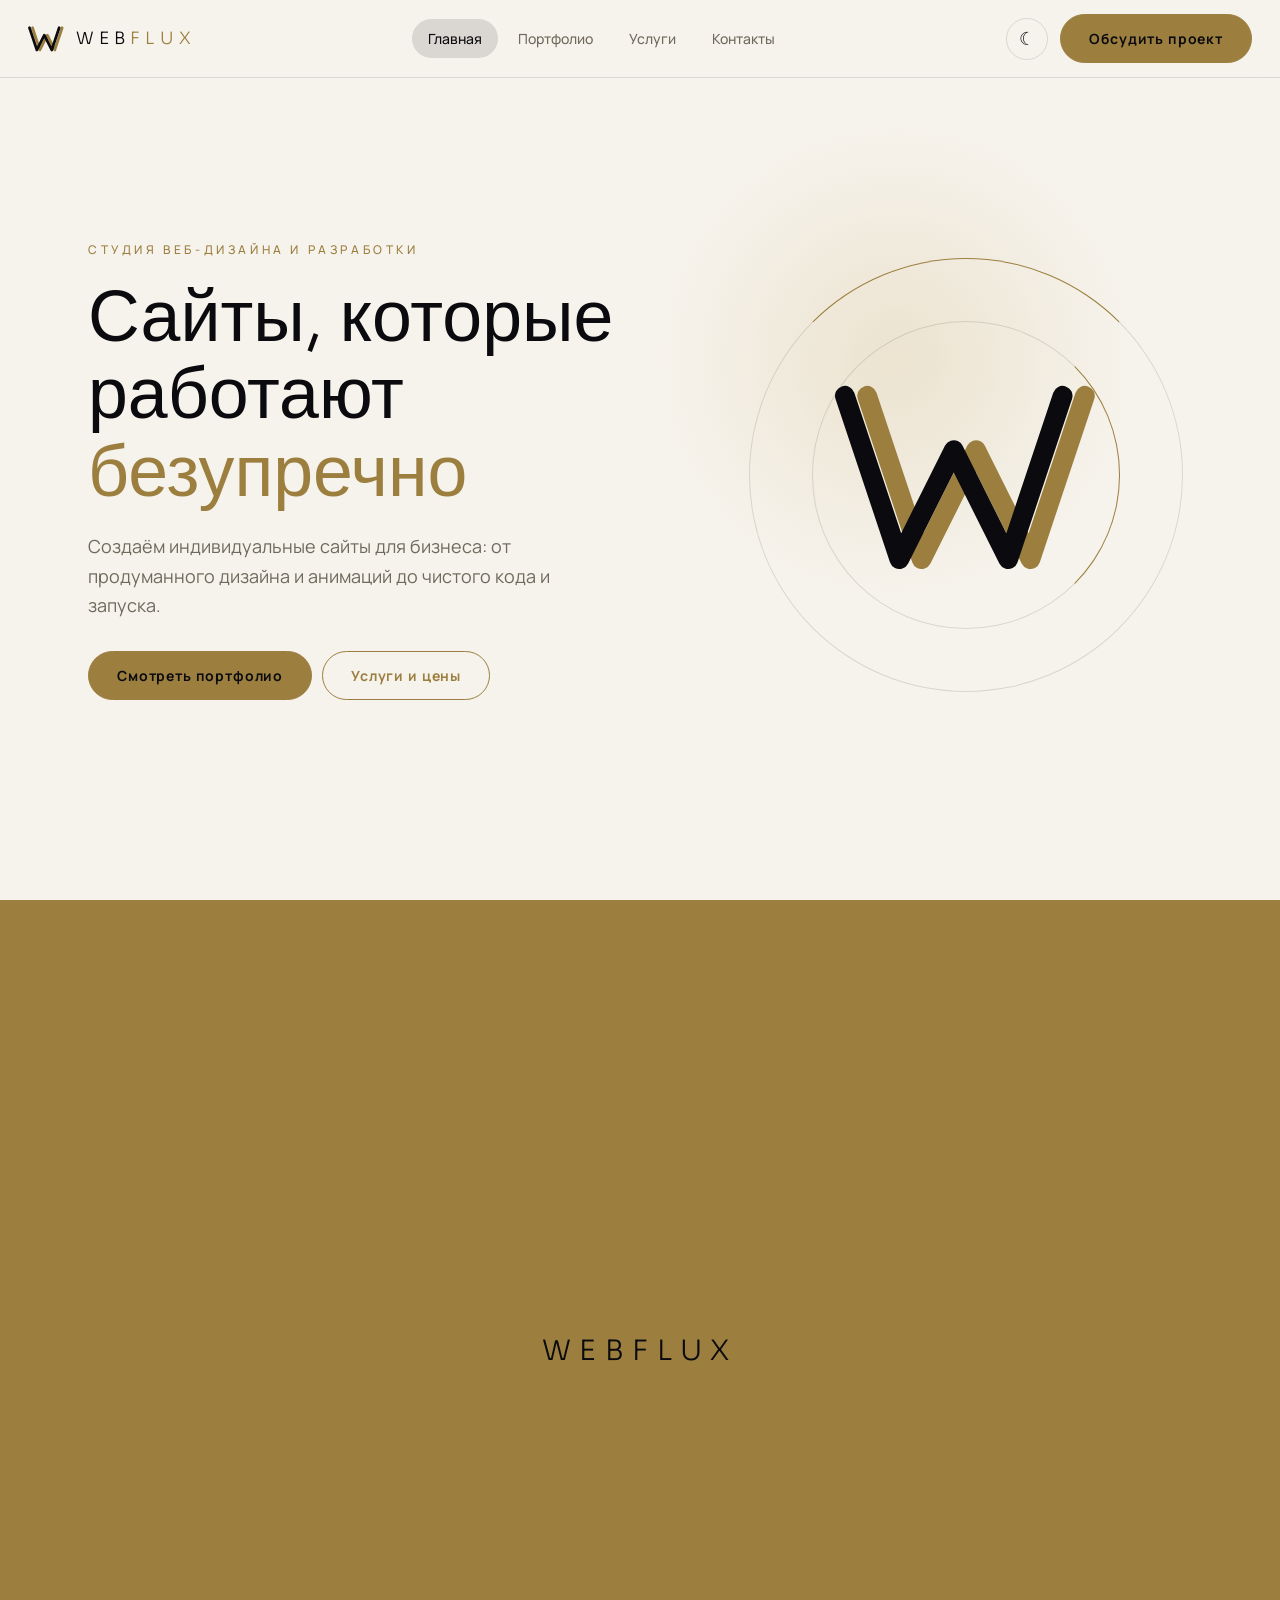
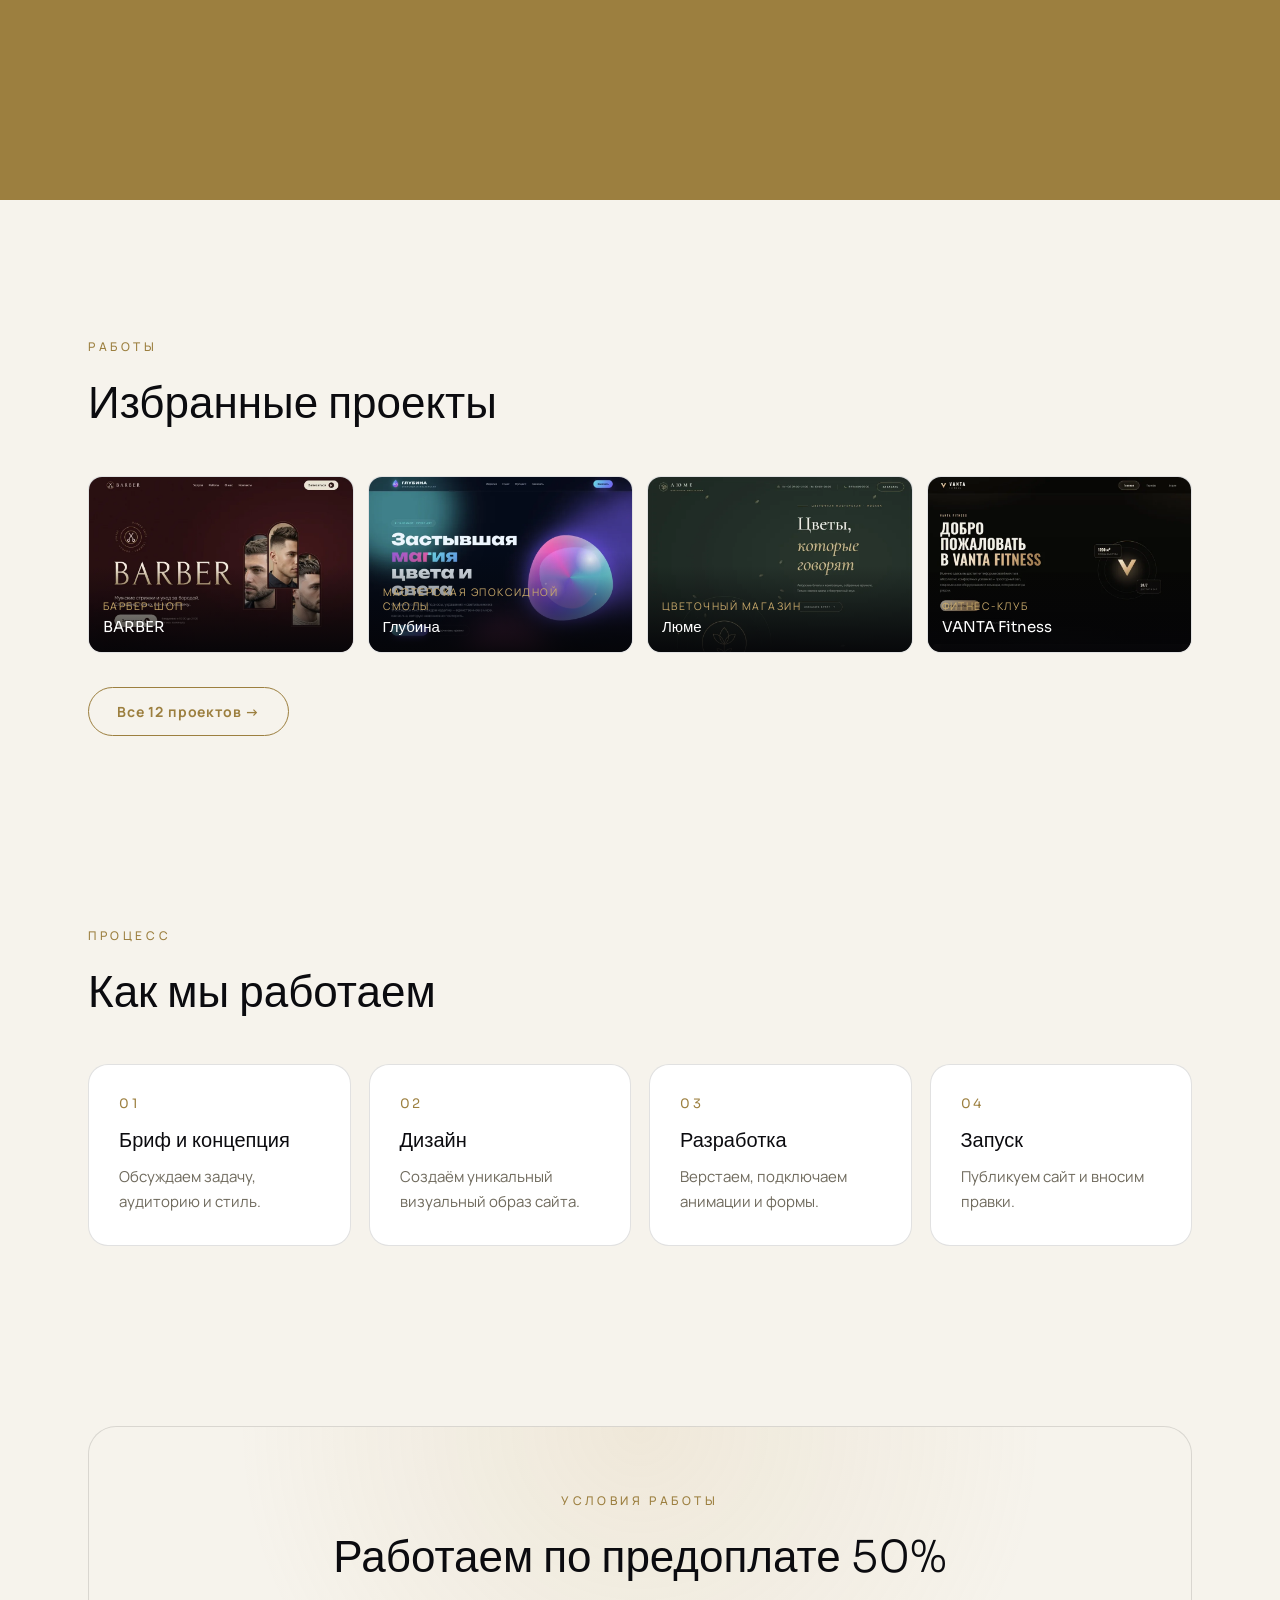
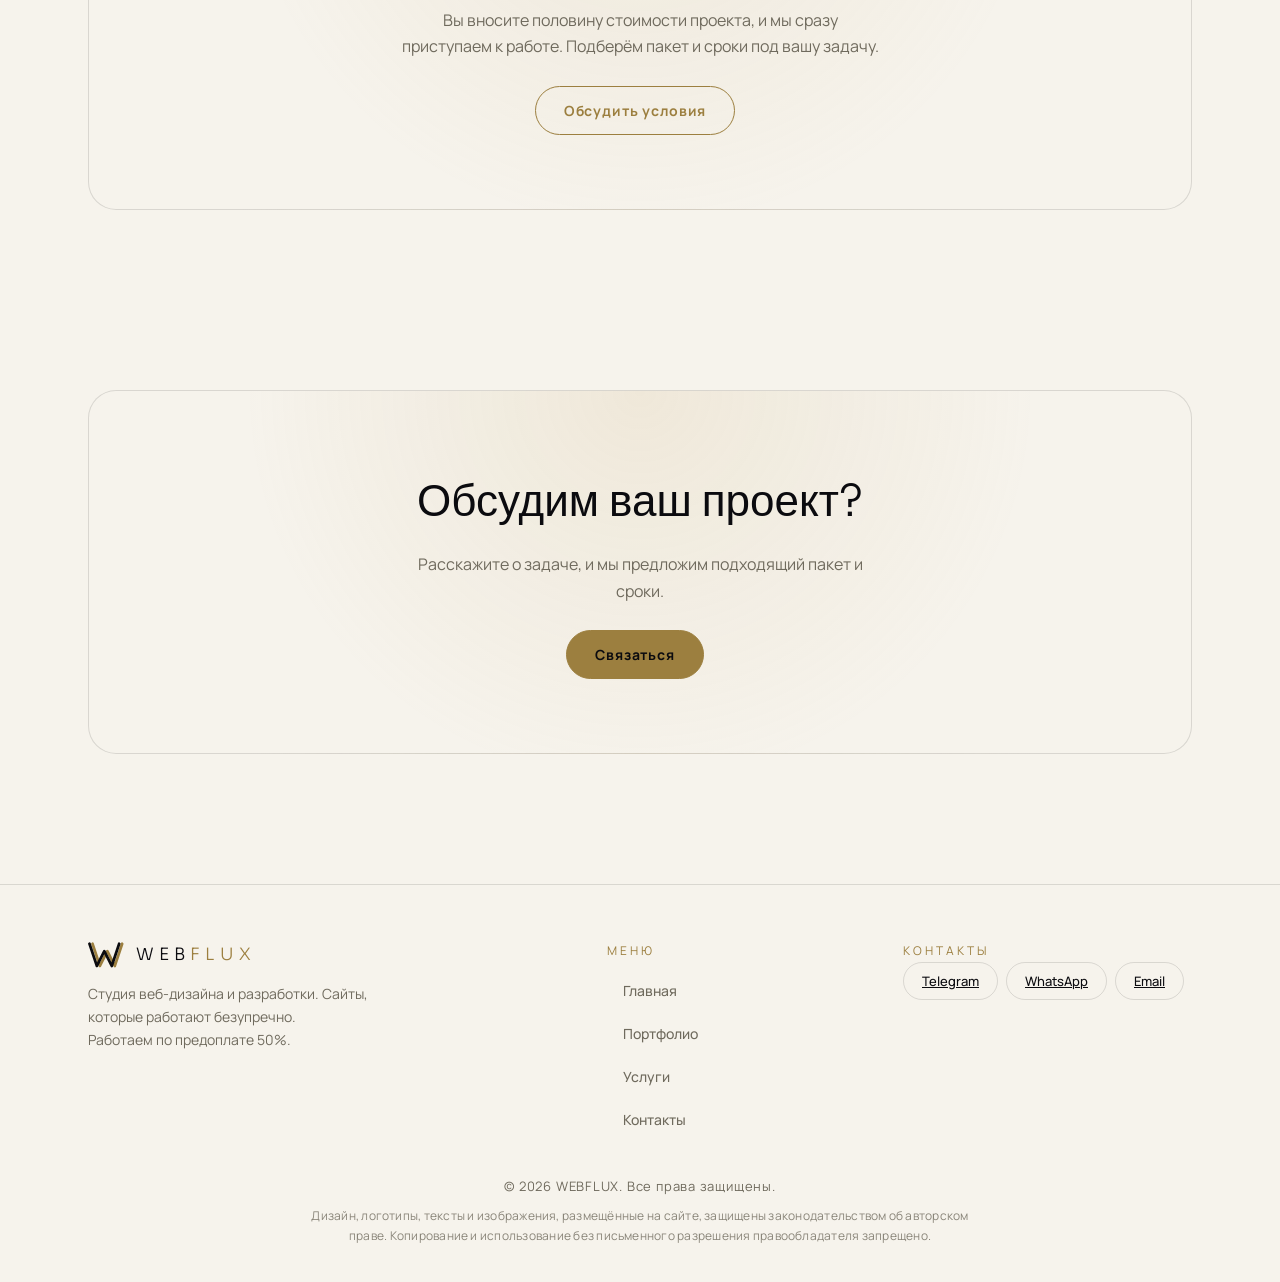
==== index.html @ 06852801 "Add files via upload" ====
<!DOCTYPE html>
<html lang="ru"><head><meta charset="utf-8">
<meta name="viewport" content="width=device-width, initial-scale=1, viewport-fit=cover">
<title>WEBFLUX — студия веб-дизайна и разработки сайтов</title>
<meta name="description" content="WEBFLUX — студия веб-дизайна и разработки: индивидуальные сайты для бизнеса с анимациями и адаптацией под мобильные. Пакеты от 15 000 ₽, предоплата 50%.">
<link rel="canonical" href="https://tonytest180.github.io/webflux/">
<meta name="robots" content="index, follow, max-image-preview:large">
<meta name="theme-color" content="#0B0B0F">
<!-- ===== ПРОВЕРОЧНЫЕ КОДЫ: раскомментируйте строку и вставьте свой код вместо текста в content ===== -->
<!-- <meta name="google-site-verification" content="ВАШ_КОД_GOOGLE_SEARCH_CONSOLE"> -->
<!-- <meta name="yandex-verification" content="ВАШ_КОД_ЯНДЕКС_ВЕБМАСТЕР"> -->
<meta property="og:type" content="website"><meta property="og:site_name" content="WEBFLUX"><meta property="og:locale" content="ru_RU">
<meta property="og:title" content="WEBFLUX — студия веб-дизайна и разработки сайтов"><meta property="og:description" content="WEBFLUX — студия веб-дизайна и разработки: индивидуальные сайты для бизнеса с анимациями и адаптацией под мобильные. Пакеты от 15 000 ₽, предоплата 50%."><meta property="og:url" content="https://tonytest180.github.io/webflux/">
<meta property="og:image" content="https://tonytest180.github.io/webflux/assets/img/og-image.jpg"><meta property="og:image:width" content="1200"><meta property="og:image:height" content="630"><meta property="og:image:alt" content="WEBFLUX — Сайты, которые работают безупречно">
<meta name="twitter:card" content="summary_large_image"><meta name="twitter:title" content="WEBFLUX — студия веб-дизайна и разработки сайтов"><meta name="twitter:description" content="WEBFLUX — студия веб-дизайна и разработки: индивидуальные сайты для бизнеса с анимациями и адаптацией под мобильные. Пакеты от 15 000 ₽, предоплата 50%."><meta name="twitter:image" content="https://tonytest180.github.io/webflux/assets/img/og-image.jpg">
<link rel="alternate" hreflang="ru" href="https://tonytest180.github.io/webflux/"><link rel="alternate" hreflang="x-default" href="https://tonytest180.github.io/webflux/">
<link rel="icon" href="assets/icons/favicon.svg" type="image/svg+xml"><link rel="icon" href="assets/icons/favicon-32.png" sizes="32x32" type="image/png">
<link rel="apple-touch-icon" href="assets/icons/apple-touch-icon.png"><link rel="manifest" href="site.webmanifest">
<link rel="preconnect" href="https://fonts.googleapis.com"><link rel="preconnect" href="https://fonts.gstatic.com" crossorigin>
<link href="https://fonts.googleapis.com/css2?family=Sora:wght@300;400;600&family=Manrope:wght@400;500;700&display=swap" rel="stylesheet">
<script>try{var t=localStorage.getItem('wf-theme');if(t)document.documentElement.dataset.theme=t;if(sessionStorage.getItem('wfnav'))document.documentElement.classList.add('nv')}catch(e){}</script>
<link rel="stylesheet" href="assets/css/style.css">
<noscript><style>.rv{opacity:1!important;transform:none!important}.veil{display:none}</style></noscript>
<script type="application/ld+json">{"@context":"https://schema.org","@graph":[{"@type":"Organization","@id":"https://tonytest180.github.io/webflux/#org","name":"WEBFLUX","url":"https://tonytest180.github.io/webflux/","logo":"https://tonytest180.github.io/webflux/assets/icons/icon-512.png","email":"webflux.official.01@gmail.com","sameAs":["https://t.me/webflux_official"],"description":"Студия веб-дизайна и разработки сайтов"},{"@type":"WebSite","@id":"https://tonytest180.github.io/webflux/#website","url":"https://tonytest180.github.io/webflux/","name":"WEBFLUX","inLanguage":"ru","publisher":{"@id":"https://tonytest180.github.io/webflux/#org"}}]}</script>
</head>
<body data-page="home">
<a class="skip" href="#main">Перейти к содержимому</a>
<svg width="0" height="0" style="position:absolute" aria-hidden="true"><symbol id="mk" viewBox="0 0 106 80"><g fill="none" stroke-linecap="round" stroke-linejoin="round" stroke-width="8"><path class="m2" d="M13 8L35 74L57 30L79 74L101 8"/><path class="m1" d="M4 8L26 74L48 30L70 74L92 8"/></g></symbol></svg>
<div class="veil" id="veil"><div class="wm">WEB<i>FLUX</i></div></div>
<header><a class="logo" href="./"><svg width="36" height="27"><use href="#mk"/></svg><span class="wm">WEB<i>FLUX</i></span></a>
<nav><a href="./" class="on" aria-current="page">Главная</a><a href="portfolio/">Портфолио</a><a href="services/">Услуги</a><a href="contacts/">Контакты</a></nav>
<div class="hr"><button class="tg" id="tg" aria-label="Сменить тему"></button><a class="btn b1" href="contacts/" style="margin:0">Обсудить проект</a></div></header>
<main id="main" class="page on">
<div class="hero" id="hero"><div class="wrap"><div>
<div class="eyebrow rv">Студия веб-дизайна и разработки</div>
<h1 class="rv">Сайты, которые работают <em>безупречно</em></h1>
<p class="lead rv">Создаём индивидуальные сайты для бизнеса: от продуманного дизайна и анимаций до чистого кода и запуска.</p>
<div class="rv"><a class="btn b1" href="portfolio/">Смотреть портфолио</a><a class="btn b2" href="services/">Услуги и цены</a></div></div>
<div class="art rv"><div class="ring r1"></div><div class="ring r2"></div>
<svg viewBox="0 0 106 80" fill="none" stroke-width="8" stroke-linecap="round" stroke-linejoin="round"><path class="dr m2" pathLength="1" d="M13 8L35 74L57 30L79 74L101 8"/><path class="dr m1" pathLength="1" d="M4 8L26 74L48 30L70 74L92 8"/></svg></div></div></div>
<div class="mq" aria-hidden="true"><div>Интернет-магазины ✦ Лэндинги ✦ Сайты-визитки ✦ Корпоративные сайты ✦ Дизайн ✦ Анимации ✦ Интернет-магазины ✦ Лэндинги ✦ Сайты-визитки ✦ Корпоративные сайты ✦ Дизайн ✦ Анимации ✦ </div></div>
<section class="stats"><div class="wrap"><div class="rv"><b>12</b><span>проектов в портфолио</span></div><div class="rv"><b>3</b><span>пакета веб-разработки</span></div><div class="rv"><b>от 15 000 ₽</b><span>стоимость запуска сайта</span></div><div class="rv"><b>50%</b><span>предоплата, и мы приступаем к работе</span></div></div></section>
<section><div class="wrap"><div class="eyebrow rv">Почему WEBFLUX</div><h2 class="rv">Дизайн и разработка в одних руках</h2>
<div class="g3"><div class="card rv"><div class="n">01</div><h3>Индивидуальный дизайн</h3><p>Каждый сайт рисуем под бизнес и аудиторию клиента, без шаблонов.</p></div>
<div class="card rv"><div class="n">02</div><h3>Анимации и интерактив</h3><p>Плавные переходы и живые элементы, которые удерживают внимание и ведут к заявке.</p></div>
<div class="card rv"><div class="n">03</div><h3>Запуск и поддержка</h3><p>Публикуем сайт и остаёмся рядом: обновляем контент и дорабатываем проект.</p></div></div></div></section>
<section><div class="wrap"><div class="eyebrow rv">Работы</div><h2 class="rv">Избранные проекты</h2><div class="mini" id="mini"><a class="tile rv" href="https://tonytest180.github.io/barbershop/" target="_blank" rel="noopener"><img src="assets/img/site-barber.webp" width="900" height="600" loading="lazy" decoding="async" alt="Сайт: Барбер-шоп BARBER — работа студии WEBFLUX"><div class="cap"><div><small>Барбер-шоп</small><b>BARBER</b></div><span>↗</span></div></a><a class="tile rv" href="https://tonytest180.github.io/glubina/" target="_blank" rel="noopener"><img src="assets/img/site-glubina-epoxy.webp" width="900" height="600" loading="lazy" decoding="async" alt="Сайт: Мастерская эпоксидной смолы Глубина — работа студии WEBFLUX"><div class="cap"><div><small>Мастерская эпоксидной смолы</small><b>Глубина</b></div><span>↗</span></div></a><a class="tile rv" href="https://tonytest180.github.io/flowers-lume/" target="_blank" rel="noopener"><img src="assets/img/site-lume-flowers.webp" width="900" height="600" loading="lazy" decoding="async" alt="Сайт: Цветочный магазин Люме — работа студии WEBFLUX"><div class="cap"><div><small>Цветочный магазин</small><b>Люме</b></div><span>↗</span></div></a><a class="tile rv" href="https://tonytest180.github.io/testsite/" target="_blank" rel="noopener"><img src="assets/img/site-vanta-fitness.webp" width="900" height="600" loading="lazy" decoding="async" alt="Сайт: Фитнес-клуб VANTA Fitness — работа студии WEBFLUX"><div class="cap"><div><small>Фитнес-клуб</small><b>VANTA Fitness</b></div><span>↗</span></div></a></div><a class="btn b2 rv" href="portfolio/">Все 12 проектов →</a></div></section>
<section><div class="wrap"><div class="eyebrow rv">Процесс</div><h2 class="rv">Как мы работаем</h2>
<div class="g3"><div class="card rv"><div class="n">01</div><h3>Бриф и концепция</h3><p>Обсуждаем задачу, аудиторию и стиль.</p></div><div class="card rv"><div class="n">02</div><h3>Дизайн</h3><p>Создаём уникальный визуальный образ сайта.</p></div><div class="card rv"><div class="n">03</div><h3>Разработка</h3><p>Верстаем, подключаем анимации и формы.</p></div><div class="card rv"><div class="n">04</div><h3>Запуск</h3><p>Публикуем сайт и вносим правки.</p></div></div></div></section>
<section><div class="wrap"><div class="cta rv"><div class="eyebrow">Условия работы</div><h2>Работаем по предоплате 50%</h2><p>Вы вносите половину стоимости проекта, и мы сразу приступаем к работе. Подберём пакет и сроки под вашу задачу.</p><a class="btn b2" href="contacts/">Обсудить условия</a></div></div></section>
<section><div class="wrap"><div class="cta rv"><h2>Обсудим ваш проект?</h2><p>Расскажите о задаче, и мы предложим подходящий пакет и сроки.</p><a class="btn b1" href="contacts/">Связаться</a></div></div></section>
</main>
<footer><div class="wrap"><div class="fg"><div><a class="logo" href="./"><svg width="36" height="27"><use href="#mk"/></svg><span class="wm">WEB<i>FLUX</i></span></a><p>Студия веб-дизайна и разработки. Сайты, которые работают безупречно.<br>Работаем по предоплате 50%.</p></div>
<nav class="fn"><div class="fh">МЕНЮ</div><a href="./">Главная</a><a href="portfolio/">Портфолио</a><a href="services/">Услуги</a><a href="contacts/">Контакты</a></nav>
<div><div class="fh">КОНТАКТЫ</div><a class="pill" href="https://t.me/webflux_official" target="_blank" rel="noopener">Telegram</a><a class="pill" href="contacts/">WhatsApp</a><a class="pill" href="mailto:webflux.official.01@gmail.com">Email</a></div></div>
<div class="cp">© 2026 WEBFLUX. Все права защищены.<span>Дизайн, логотипы, тексты и изображения, размещённые на сайте, защищены законодательством об авторском праве. Копирование и использование без письменного разрешения правообладателя запрещено.</span></div></div></footer>
<div class="lb" id="lb"><button class="x" aria-label="Закрыть">✕</button><button class="lb-n" data-n="-1" aria-label="Назад">←</button><img id="lbi" alt=""><p id="lbc"></p><button class="lb-n" data-n="1" aria-label="Вперёд">→</button></div>
<script src="assets/js/main.js" defer></script>
</body></html>
---- assets/css/style.css ----
:root{--bg:#0B0B0F;--bg2:#14141A;--fg:#F5F1E8;--mut:#9A9588;--gold:#C8A96B;--line:rgba(245,241,232,.1);--glass:rgba(11,11,15,.72);box-sizing:border-box;padding-top:env(safe-area-inset-top,0px);padding-bottom:env(safe-area-inset-bottom,0px)}
@media(prefers-color-scheme:light){:root:not([data-theme="dark"]){--bg:#F6F3EC;--bg2:#FFFFFF;--fg:#0B0B0F;--mut:#6F6A5D;--gold:#9C7F3F;--line:rgba(11,11,15,.12);--glass:rgba(246,243,236,.78)}}
:root[data-theme="light"]{--bg:#F6F3EC;--bg2:#FFFFFF;--fg:#0B0B0F;--mut:#6F6A5D;--gold:#9C7F3F;--line:rgba(11,11,15,.12);--glass:rgba(246,243,236,.78)}
html{scroll-padding-top:env(safe-area-inset-top,0px)}*{box-sizing:border-box}
body{margin:0;background:var(--bg);color:var(--fg);font:400 16px/1.65 Manrope,system-ui,sans-serif;overflow-x:hidden}
body::before{content:"";position:fixed;inset:0 0 auto;height:env(safe-area-inset-top,0px);background:var(--glass);backdrop-filter:blur(14px);z-index:60}
header{position:fixed;top:0;left:0;right:0;z-index:50;padding:calc(14px + env(safe-area-inset-top,0px)) 28px 14px;display:flex;align-items:center;justify-content:space-between;background:var(--glass);backdrop-filter:blur(14px);border-bottom:1px solid var(--line)}
.logo{display:flex;align-items:center;gap:12px;color:var(--fg);text-decoration:none}
.m1{stroke:var(--fg)}.m2{stroke:var(--gold)}
.wm{font:300 17px Sora,sans-serif;letter-spacing:.3em}.wm i{font-style:normal;color:var(--gold)}
nav{display:flex;gap:4px}nav a{padding:8px 16px;border-radius:99px;color:var(--mut);text-decoration:none;font-size:14px;font-weight:500;transition:.3s}nav a:hover,nav a.on{color:var(--fg);background:var(--line)}
.btn{display:inline-flex;align-items:center;gap:8px;padding:14px 28px;border-radius:99px;font:700 14px Manrope,sans-serif;letter-spacing:.06em;border:1px solid var(--gold);cursor:pointer;text-decoration:none;transition:.35s;margin:0 10px 10px 0}
.b1{background:var(--gold);color:#0B0B0F}.b1:hover{transform:translateY(-3px);box-shadow:0 12px 32px -8px var(--gold)}
.b2{background:none;color:var(--gold)}.b2:hover{background:var(--gold);color:#0B0B0F}
.page{display:none}.page.on{display:block}
.wrap{max-width:1160px;margin:0 auto;padding:0 28px}
h1,h2,h3{font-family:Sora,sans-serif;font-weight:300;margin:0}
h2{font-size:clamp(28px,4vw,44px);margin:10px 0 36px}
.eyebrow{color:var(--gold);letter-spacing:.3em;font-size:12px;font-weight:500;text-transform:uppercase}
section{padding:90px 0}
.hero{min-height:100dvh;display:flex;align-items:center;padding:110px 0 60px;position:relative;overflow:hidden}
.hero::before{content:"";position:absolute;inset:0;background:radial-gradient(circle 340px at var(--mx,70%) var(--my,40%),rgba(200,169,107,.22),transparent 70%);pointer-events:none}
.hero .wrap{display:grid;grid-template-columns:1.15fr .85fr;gap:40px;align-items:center;position:relative;width:100%}
.hero h1{font-size:clamp(36px,5.6vw,72px);line-height:1.08;margin:18px 0 22px}.hero em{font-style:normal;color:var(--gold)}
.lead{color:var(--mut);font-size:18px;max-width:520px;margin:0 0 30px}
.art{position:relative;aspect-ratio:1;display:grid;place-items:center}
.ring{position:absolute;border-radius:50%;border:1px solid var(--line)}.r1{inset:2%;border-top-color:var(--gold);animation:spin 40s linear infinite}.r2{inset:16%;border-right-color:var(--gold);animation:spin 26s linear infinite reverse}
@keyframes spin{to{transform:rotate(360deg)}}
.art svg{width:58%;overflow:visible;animation:fl 6s ease-in-out infinite}@keyframes fl{50%{transform:translateY(-14px)}}
.dr{stroke-dasharray:1 1;stroke-dashoffset:1;animation:dr 2.2s .3s cubic-bezier(.6,0,.2,1) forwards}@keyframes dr{to{stroke-dashoffset:0}}
.mq{overflow:hidden;border-block:1px solid var(--line);padding:20px 0;white-space:nowrap}.mq div{display:inline-block;animation:mq 34s linear infinite;font:300 22px Sora,sans-serif;color:var(--mut);letter-spacing:.2em}@keyframes mq{to{transform:translateX(-50%)}}
.stats .wrap{display:grid;grid-template-columns:repeat(auto-fit,minmax(200px,1fr));gap:24px;text-align:center}.stats b{font:300 clamp(38px,5vw,58px) Sora,sans-serif;color:var(--gold);display:block}.stats span{color:var(--mut);font-size:14px}
.g3{display:grid;grid-template-columns:repeat(auto-fit,minmax(250px,1fr));gap:18px}
.card{background:var(--bg2);border:1px solid var(--line);border-radius:20px;padding:30px;transition:transform .4s,border-color .4s}.card:hover{transform:translateY(-6px);border-color:var(--gold)}
.card h3{font-size:20px;margin:12px 0 8px}.card p{color:var(--mut);margin:0;font-size:15px}.n{font:400 13px Sora,sans-serif;color:var(--gold);letter-spacing:.2em}
.tile{position:relative;overflow:hidden;border-radius:14px;display:block;background:var(--bg2);border:1px solid var(--line);color:#fff;text-decoration:none}
.tile img{width:100%;height:100%;object-fit:cover;object-position:top;display:block;transition:transform .9s cubic-bezier(.2,.7,.2,1)}.tile:hover img{transform:scale(1.07)}
.cap{position:absolute;inset:auto 0 0;padding:34px 14px 12px;background:linear-gradient(transparent,rgba(5,5,8,.92));display:flex;justify-content:space-between;align-items:flex-end;gap:8px}
.cap small{display:block;font-size:10.5px;letter-spacing:.14em;text-transform:uppercase;color:#C8A96B;line-height:1.3}.cap b{font:400 15px/1.25 Sora,sans-serif}
.cap span{color:#C8A96B;opacity:0;transform:translate(-6px,6px);transition:.4s}.tile:hover .cap span{opacity:1;transform:none}
.mini{display:grid;grid-template-columns:repeat(4,1fr);gap:14px;margin-bottom:34px}.mini .tile{aspect-ratio:3/2}
.pf{max-width:1320px;margin:0 auto;padding:118px 36px 44px}
.pf .hd{display:flex;align-items:flex-end;justify-content:space-between;flex-wrap:wrap;gap:10px 24px;padding:0 0 30px}.pf h1{font-size:clamp(30px,3.6vw,48px);margin-top:10px}.pf .hd p{margin:0;color:var(--mut);font-size:15px}
.pg,.lg,.bn{display:grid;grid-template-columns:repeat(4,1fr);gap:24px}.pg .tile{aspect-ratio:3/2}.lg .tile{aspect-ratio:1}.bn .tile{aspect-ratio:1/1.414}.lg img,.bn img{object-position:center top}
.tile{transition:box-shadow .5s,border-color .5s,transform .5s}.tile:hover{border-color:var(--gold);box-shadow:0 22px 50px -22px rgba(0,0,0,.7);transform:translateY(-4px)}
button.tile{padding:0;font:inherit;text-align:left;cursor:zoom-in}
.gd{max-width:1320px;margin:0 auto;padding:70px 36px 50px;border-top:1px solid var(--line)}.gd h2{margin:10px 0 40px}
.sh{display:flex;align-items:baseline;gap:14px;margin:0 0 24px}.sh h3{font-size:22px}.sh span{color:var(--mut);font-size:13px;letter-spacing:.15em}
.lb{position:fixed;inset:0;z-index:90;background:rgba(5,5,8,.95);display:none;flex-direction:column;align-items:center;justify-content:center;gap:14px;padding:calc(20px + env(safe-area-inset-top,0px)) 20px calc(20px + env(safe-area-inset-bottom,0px));cursor:zoom-out}
.lb.on{display:flex;animation:fi .35s}@keyframes fi{from{opacity:0}}
.lb img{max-width:100%;max-height:calc(100dvh - 110px);object-fit:contain;border-radius:8px;box-shadow:0 30px 80px rgba(0,0,0,.6)}
.lb p{margin:0;color:#F5F1E8;font:300 15px Sora,sans-serif;letter-spacing:.16em}
.lb button{position:absolute;background:rgba(245,241,232,.1);border:1px solid rgba(245,241,232,.25);color:#F5F1E8;width:48px;height:48px;border-radius:50%;font-size:20px;cursor:pointer;transition:.3s}.lb button:hover{background:#C8A96B;color:#0B0B0F}
.lb .x{top:calc(18px + env(safe-area-inset-top,0px));right:18px}.lb [data-n="-1"]{left:18px;top:50%}.lb [data-n="1"]{right:18px;top:50%}
.ct{display:block;color:inherit;text-decoration:none}.ct .ic{width:52px;height:52px;border-radius:50%;border:1px solid var(--gold);color:var(--gold);display:grid;place-items:center;font-size:22px;margin-bottom:18px}
.ct small{display:block;margin-top:14px;color:var(--gold);font-size:12px;letter-spacing:.14em;text-transform:uppercase}.ct.off{opacity:.6}
body{transition:background .4s,color .4s}.hr{display:flex;align-items:center;gap:12px}
.tg{width:42px;height:42px;border-radius:50%;border:1px solid var(--line);background:none;color:var(--fg);cursor:pointer;font-size:18px;line-height:1;transition:.35s}.tg:hover{border-color:var(--gold);color:var(--gold);transform:rotate(25deg)}
.ad{display:grid;grid-template-columns:repeat(auto-fit,minmax(min(100%,380px),1fr));gap:14px}
.ad div{display:flex;justify-content:space-between;align-items:center;gap:18px;background:var(--bg2);border:1px solid var(--line);border-radius:16px;padding:20px 24px;transition:transform .35s,border-color .35s}.ad div:hover{border-color:var(--gold);transform:translateX(5px)}
.ad span{font-size:15.5px}.ad b{font:400 19px Sora,sans-serif;color:var(--gold);white-space:nowrap}
.bc{display:grid;grid-template-columns:repeat(4,1fr);gap:24px}.bc .tile{aspect-ratio:7/4}.bc img{object-position:center}
.pc{display:grid;grid-template-columns:repeat(4,1fr);gap:24px;align-items:start}.pc img{height:auto}
.note{display:inline-block;border:1px solid var(--gold);border-radius:99px;padding:9px 20px;font-size:14px;margin:4px 0 6px}.note b{color:var(--gold)}
.cta .eyebrow{margin-bottom:10px}.hd2{font:400 17px Sora,sans-serif;color:var(--gold);margin:-2px 0 8px;word-break:break-all}
button.ct{font:inherit;color:inherit;text-align:left;width:100%;cursor:pointer}
.sv{padding-top:130px}.sv h1{font-size:clamp(34px,5vw,60px);margin:12px 0 18px}
.pk{display:flex;flex-direction:column;position:relative}.pr{font:300 40px Sora,sans-serif;margin:10px 0 2px}.pr small{font-size:15px;color:var(--mut)}
.old{font-size:13px;color:var(--mut);min-height:22px}.sb{margin:6px 0 4px;font-weight:500}
.pk ul{list-style:none;padding:0;margin:16px 0 26px;flex:1}.pk li{padding:8px 0 8px 28px;position:relative;font-size:14.5px;border-bottom:1px solid var(--line)}
.pk li::before{content:"";position:absolute;left:2px;top:14px;width:10px;height:6px;border-left:2px solid var(--gold);border-bottom:2px solid var(--gold);transform:rotate(-45deg)}
.hot{border-color:var(--gold);background:linear-gradient(160deg,rgba(200,169,107,.16),var(--bg2) 60%)}
.badge{position:absolute;top:-13px;left:30px;background:var(--gold);color:#0B0B0F;font:700 11px Manrope,sans-serif;letter-spacing:.12em;padding:5px 14px;border-radius:99px;text-transform:uppercase}
.cta{text-align:center;border:1px solid var(--line);border-radius:28px;padding:64px 24px;background:radial-gradient(circle at 50% 0,rgba(200,169,107,.14),transparent 60%)}
.cta h2{margin-bottom:14px}.cta p{color:var(--mut);margin:0 auto 26px;max-width:480px}
footer{border-top:1px solid var(--line);padding:56px 0 36px;margin-top:40px}.fg{display:flex;flex-wrap:wrap;justify-content:space-between;gap:30px}
footer p{color:var(--mut);max-width:330px;font-size:14px;margin:14px 0 0}.fn{display:flex;flex-direction:column;gap:4px}.fh{font-size:12px;letter-spacing:.25em;color:var(--gold);margin-bottom:6px}
.pill{background:none;border:1px solid var(--line);color:var(--fg);border-radius:99px;padding:9px 18px;font:500 13px Manrope,sans-serif;margin:0 8px 8px 0;cursor:pointer;transition:.3s}.pill:hover{border-color:var(--gold);color:var(--gold)}
.cp{color:var(--mut);font-size:13px;letter-spacing:.06em;line-height:1.7;margin-top:36px;text-align:center}.cp span{display:block;max-width:660px;margin:8px auto 0;font-size:12px;letter-spacing:.02em;opacity:.8}
.rv{opacity:0;transform:translateY(30px);transition:opacity .9s var(--d,0s),transform .9s cubic-bezier(.2,.7,.2,1) var(--d,0s)}.rv.in{opacity:1;transform:none}
.veil{position:fixed;inset:0;z-index:100;background:var(--gold);display:grid;place-items:center;transform:translateY(100%);pointer-events:none}
.veil.go{animation:vl 1.1s cubic-bezier(.77,0,.18,1) forwards;pointer-events:all}@keyframes vl{0%{transform:translateY(100%)}45%,55%{transform:translateY(0)}100%{transform:translateY(-100%)}}
.veil .wm{color:#0B0B0F;font-size:28px}.veil .wm i{color:#0B0B0F}
@media(max-width:860px){.hero .wrap{grid-template-columns:1fr}.art{max-width:280px;margin:0 auto;order:-1}.pf{padding:100px 18px 24px}.gd{padding:50px 18px 40px}.pg,.lg,.bn,.bc,.pc{grid-template-columns:repeat(2,1fr);gap:12px}.lb-n{display:none}.mini{grid-template-columns:repeat(2,1fr)}header .b1{display:none}nav a{padding:8px 10px}header{padding-left:16px;padding-right:16px}}
@media(max-width:560px){.wm{display:none}.fn{display:none}}
@media(prefers-reduced-motion:reduce){*{animation-duration:.01s!important;transition-duration:.01s!important}}

.skip{position:absolute;left:-9999px}.skip:focus{left:12px;top:12px;z-index:200;background:#C8A96B;color:#0B0B0F;padding:8px 14px;border-radius:8px}
.veil.go{animation:vi .5s cubic-bezier(.77,0,.18,1) forwards;pointer-events:all}@keyframes vi{from{transform:translateY(100%)}to{transform:translateY(0)}}
.veil.out{animation:vo .7s .15s cubic-bezier(.77,0,.18,1) forwards}@keyframes vo{from{transform:translateY(0)}to{transform:translateY(-100%)}}
.nv .veil{transform:translateY(0)}
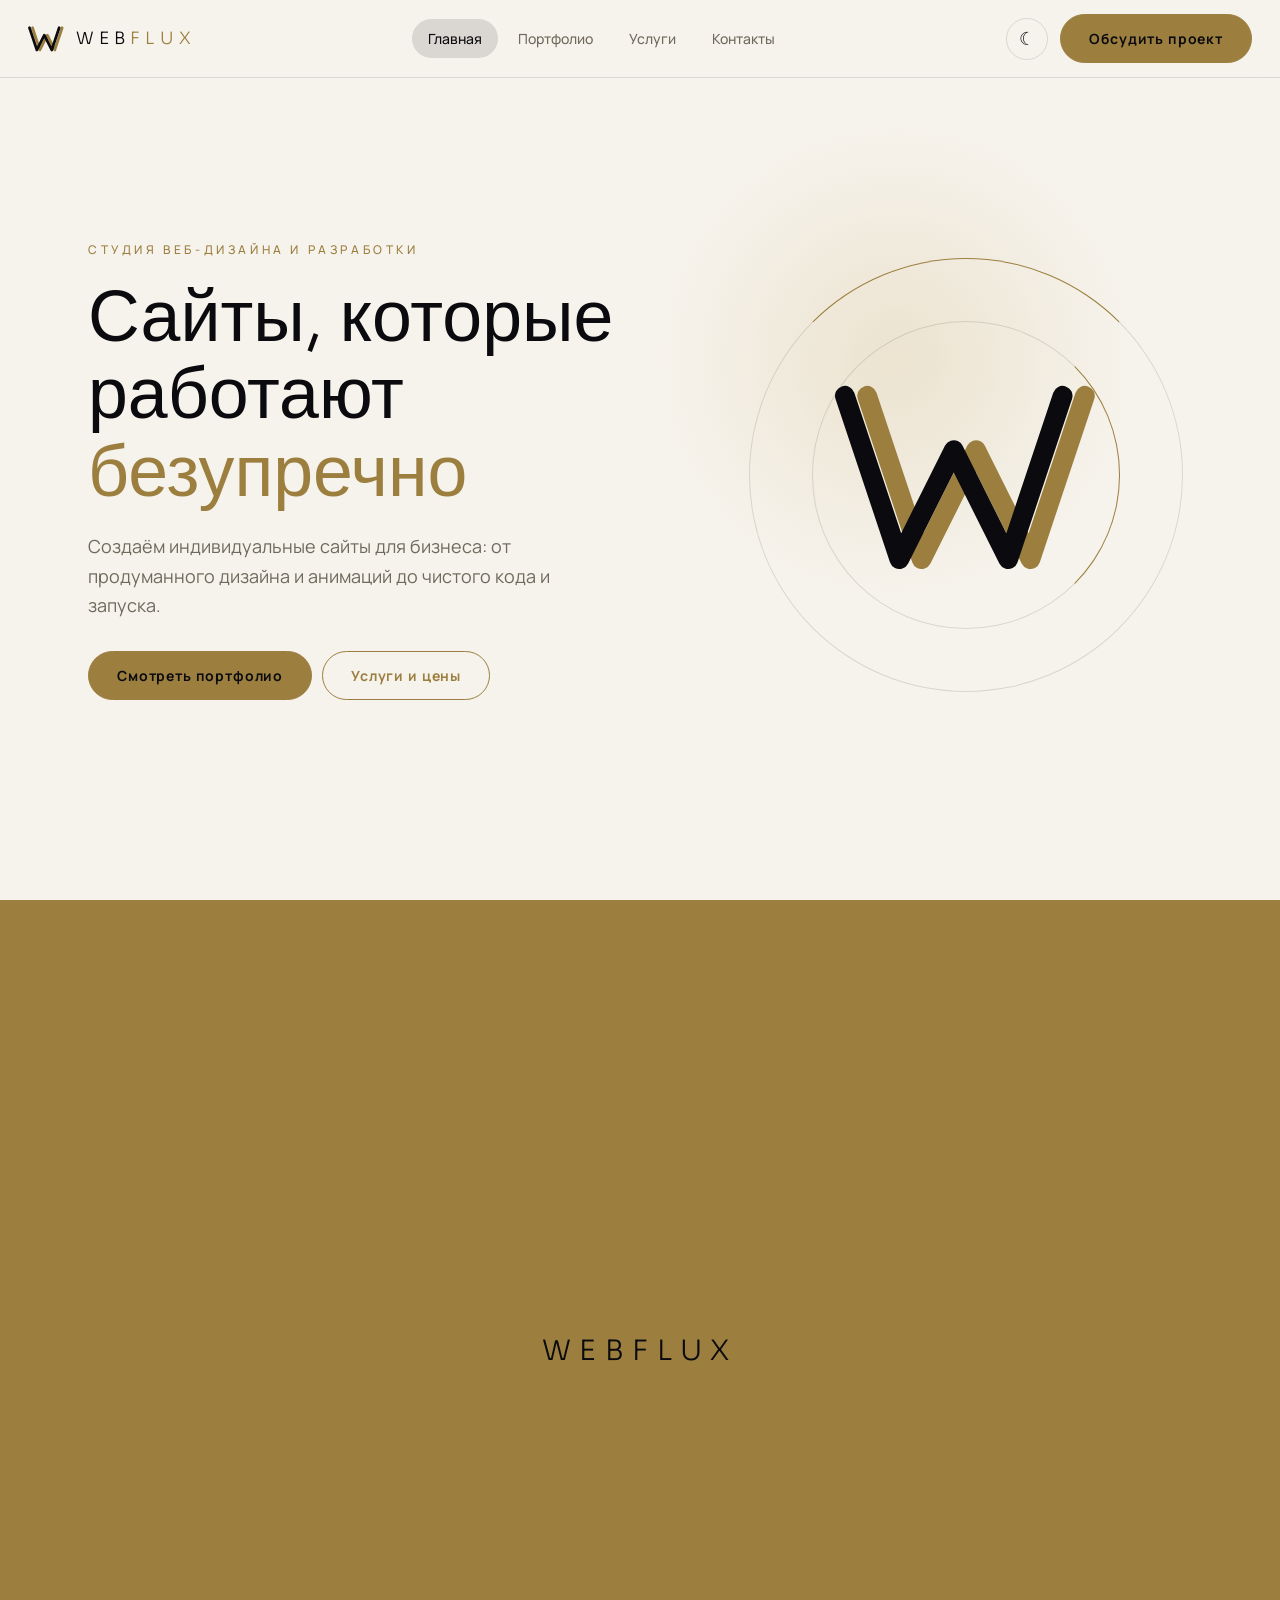
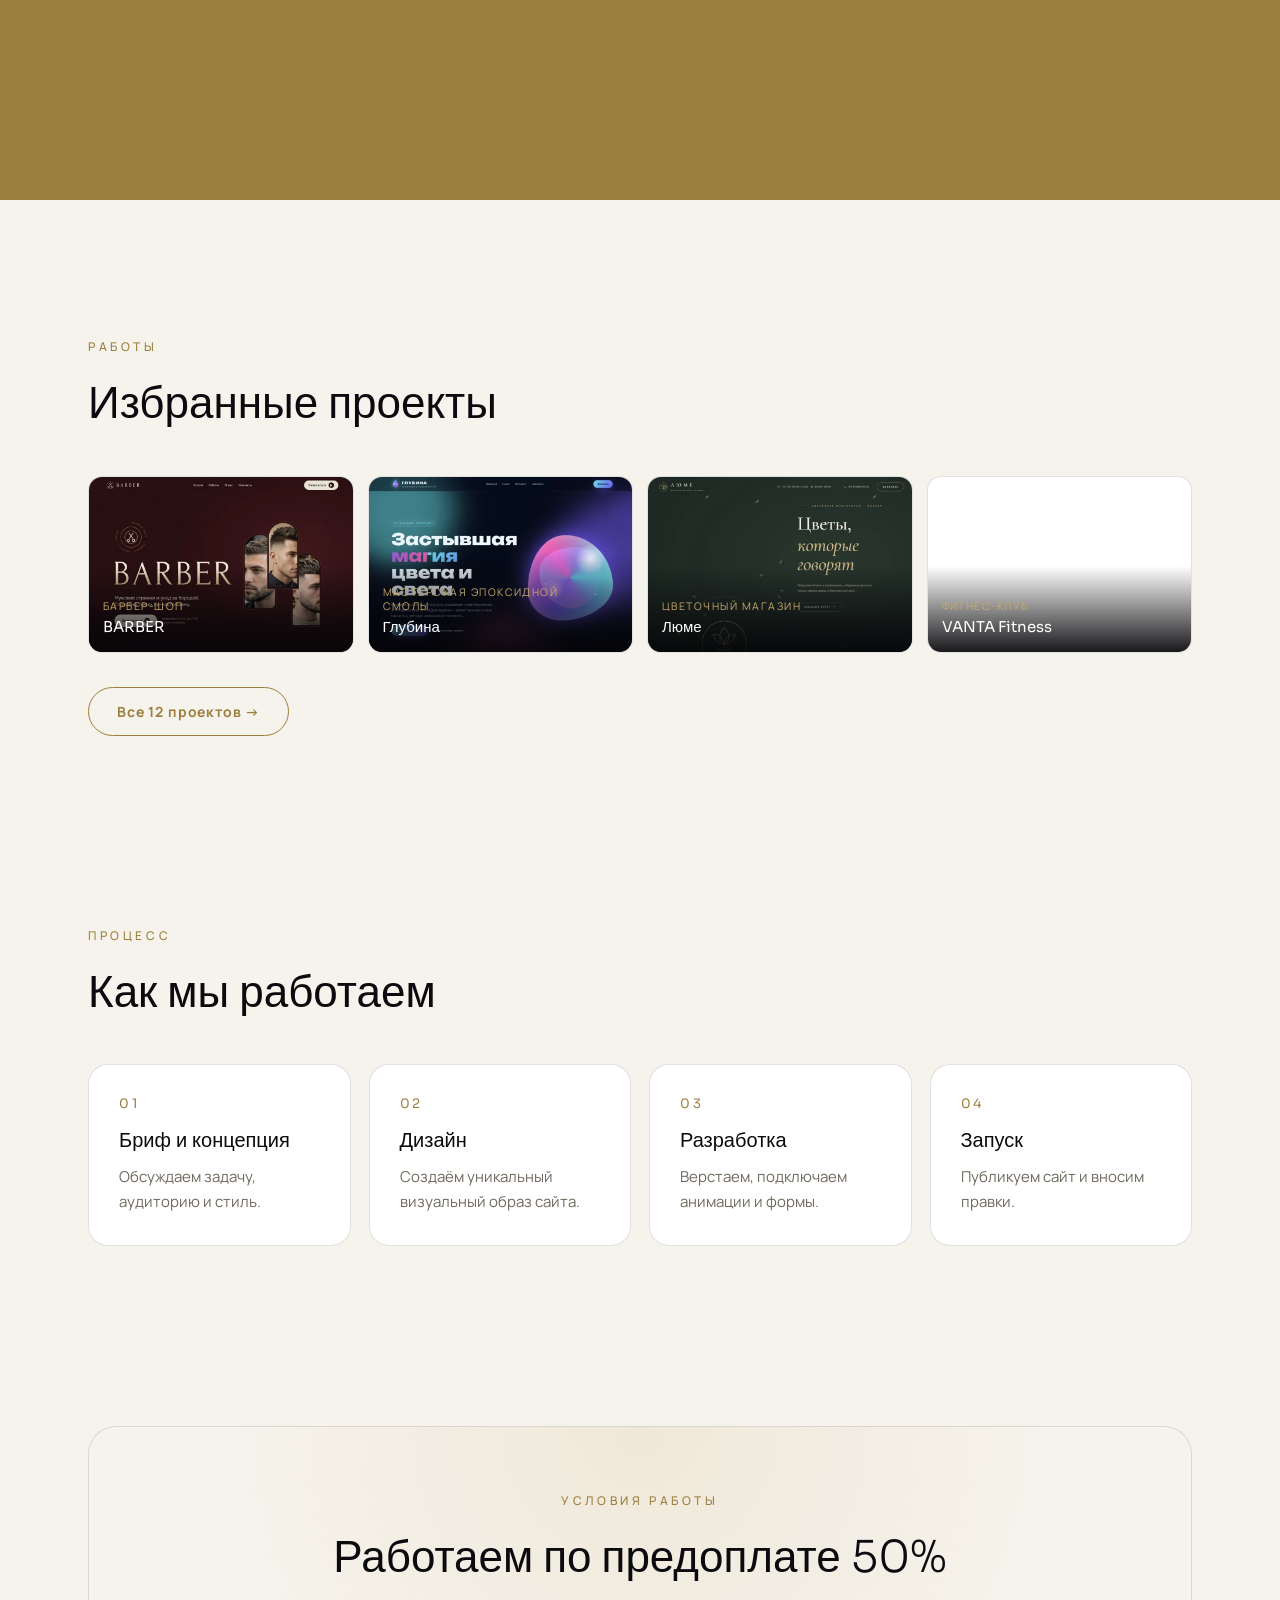
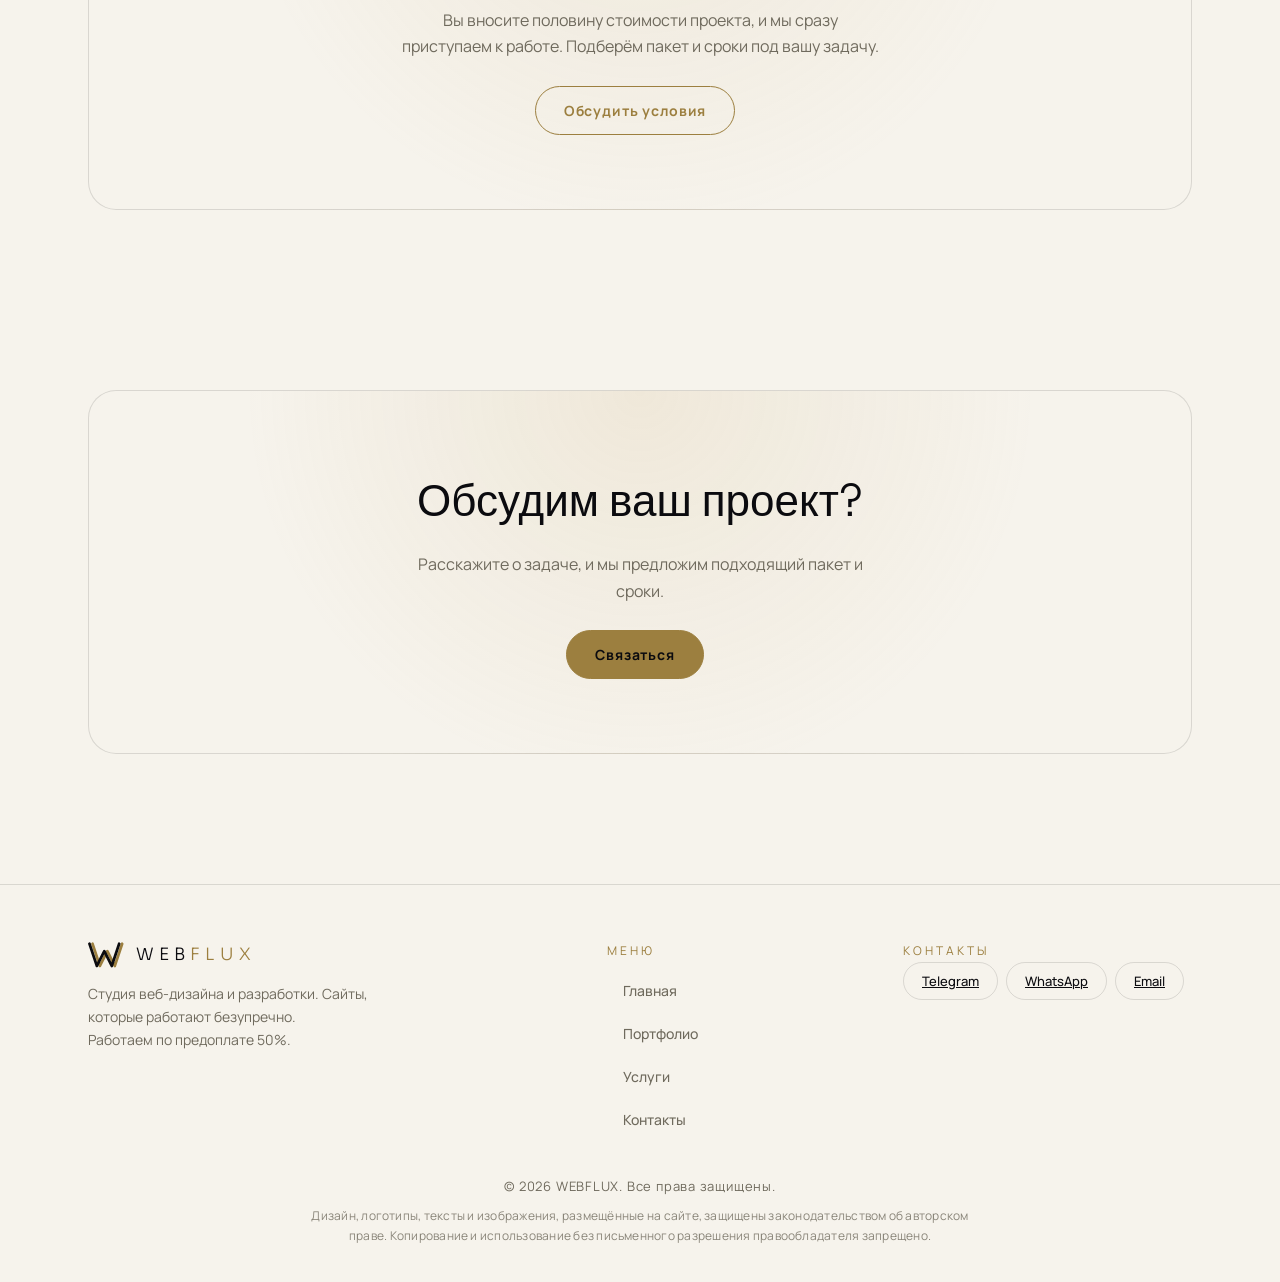
==== commit 68bd12b6: "Update index.html" ====
--- a/index.html
+++ b/index.html
@@ -8,7 +8,9 @@
 <meta name="theme-color" content="#0B0B0F">
 <!-- ===== ПРОВЕРОЧНЫЕ КОДЫ: раскомментируйте строку и вставьте свой код вместо текста в content ===== -->
 <!-- <meta name="google-site-verification" content="ВАШ_КОД_GOOGLE_SEARCH_CONSOLE"> -->
+<meta name="google-site-verification" content="PAHn3MaS_RYGCUPiN0k044RITCRIHitEqmN4FyCimmo" />
 <!-- <meta name="yandex-verification" content="ВАШ_КОД_ЯНДЕКС_ВЕБМАСТЕР"> -->
+<meta name="yandex-verification" content="a67c9df090e388f7" />
 <meta property="og:type" content="website"><meta property="og:site_name" content="WEBFLUX"><meta property="og:locale" content="ru_RU">
 <meta property="og:title" content="WEBFLUX — студия веб-дизайна и разработки сайтов"><meta property="og:description" content="WEBFLUX — студия веб-дизайна и разработки: индивидуальные сайты для бизнеса с анимациями и адаптацией под мобильные. Пакеты от 15 000 ₽, предоплата 50%."><meta property="og:url" content="https://tonytest180.github.io/webflux/">
 <meta property="og:image" content="https://tonytest180.github.io/webflux/assets/img/og-image.jpg"><meta property="og:image:width" content="1200"><meta property="og:image:height" content="630"><meta property="og:image:alt" content="WEBFLUX — Сайты, которые работают безупречно">
@@ -56,4 +58,4 @@
 <div class="cp">© 2026 WEBFLUX. Все права защищены.<span>Дизайн, логотипы, тексты и изображения, размещённые на сайте, защищены законодательством об авторском праве. Копирование и использование без письменного разрешения правообладателя запрещено.</span></div></div></footer>
 <div class="lb" id="lb"><button class="x" aria-label="Закрыть">✕</button><button class="lb-n" data-n="-1" aria-label="Назад">←</button><img id="lbi" alt=""><p id="lbc"></p><button class="lb-n" data-n="1" aria-label="Вперёд">→</button></div>
 <script src="assets/js/main.js" defer></script>
-</body></html>+</body></html>
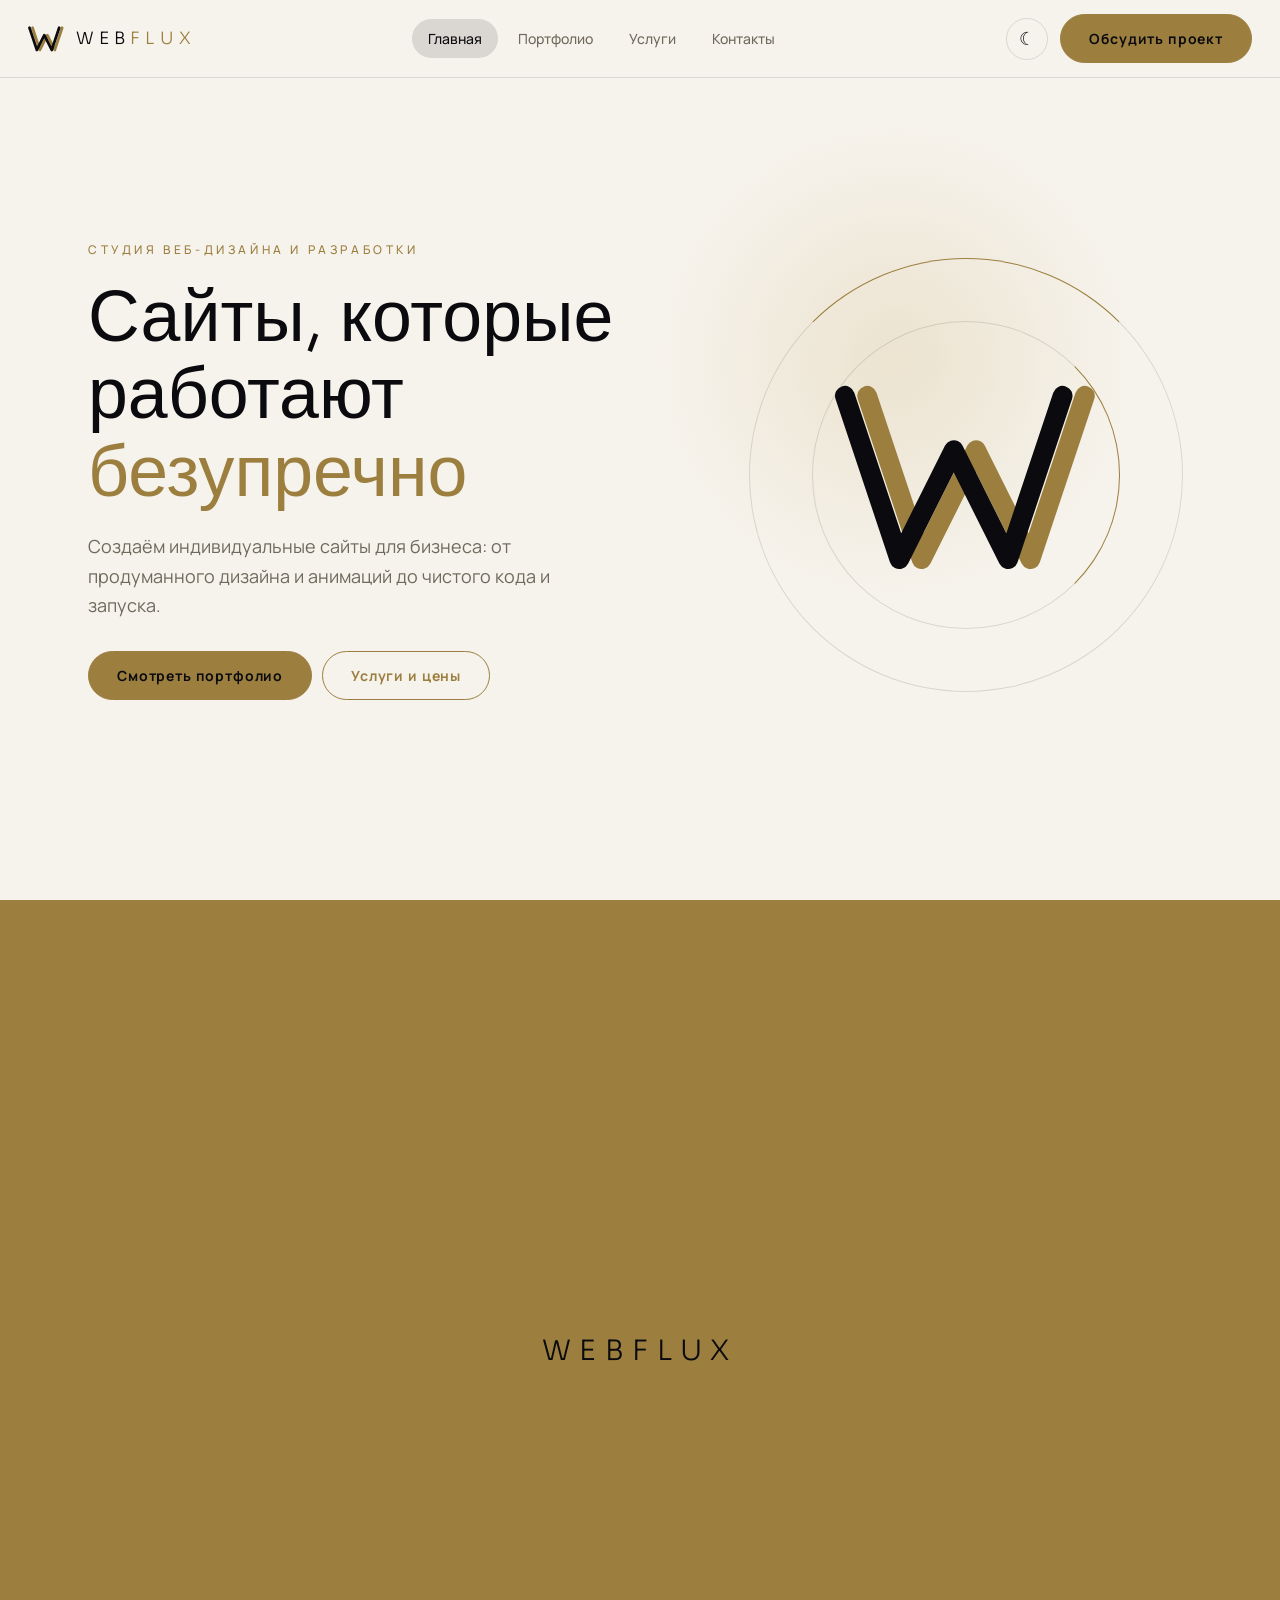
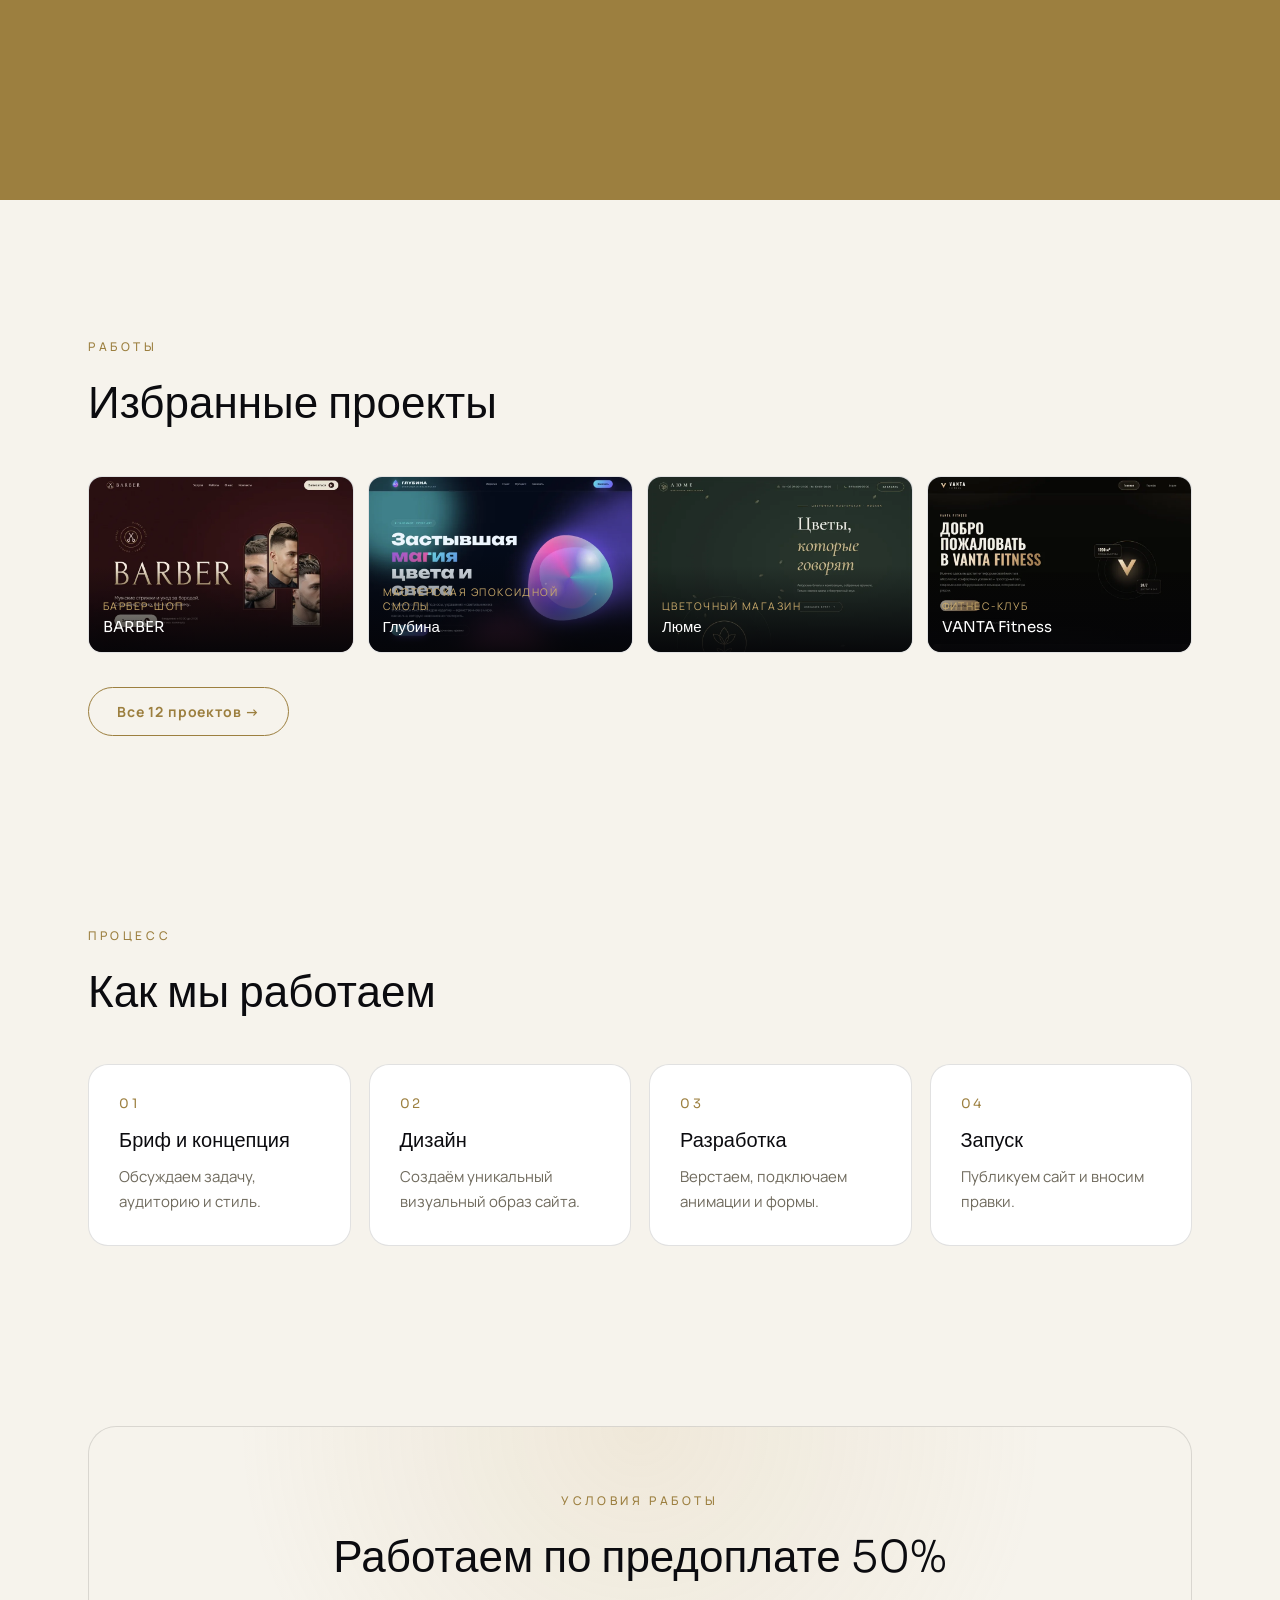
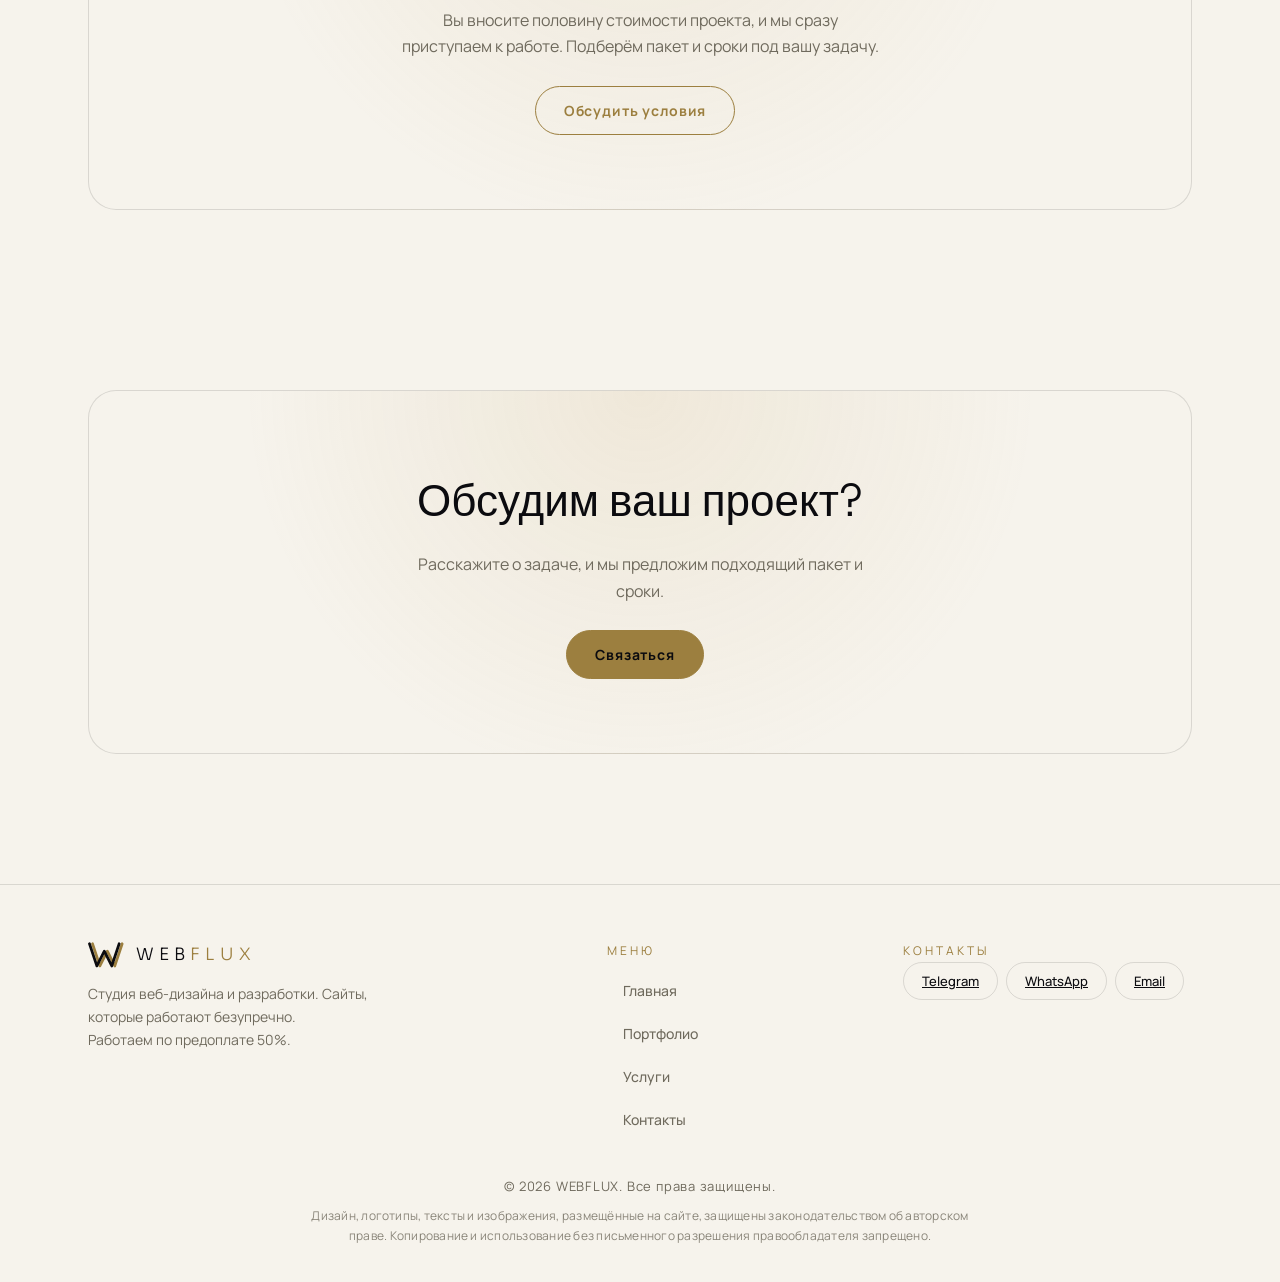
==== commit 195e6983: "Add files via upload" ====
--- a/index.html
+++ b/index.html
@@ -8,9 +8,7 @@
 <meta name="theme-color" content="#0B0B0F">
 <!-- ===== ПРОВЕРОЧНЫЕ КОДЫ: раскомментируйте строку и вставьте свой код вместо текста в content ===== -->
 <!-- <meta name="google-site-verification" content="ВАШ_КОД_GOOGLE_SEARCH_CONSOLE"> -->
-<meta name="google-site-verification" content="PAHn3MaS_RYGCUPiN0k044RITCRIHitEqmN4FyCimmo" />
 <!-- <meta name="yandex-verification" content="ВАШ_КОД_ЯНДЕКС_ВЕБМАСТЕР"> -->
-<meta name="yandex-verification" content="a67c9df090e388f7" />
 <meta property="og:type" content="website"><meta property="og:site_name" content="WEBFLUX"><meta property="og:locale" content="ru_RU">
 <meta property="og:title" content="WEBFLUX — студия веб-дизайна и разработки сайтов"><meta property="og:description" content="WEBFLUX — студия веб-дизайна и разработки: индивидуальные сайты для бизнеса с анимациями и адаптацией под мобильные. Пакеты от 15 000 ₽, предоплата 50%."><meta property="og:url" content="https://tonytest180.github.io/webflux/">
 <meta property="og:image" content="https://tonytest180.github.io/webflux/assets/img/og-image.jpg"><meta property="og:image:width" content="1200"><meta property="og:image:height" content="630"><meta property="og:image:alt" content="WEBFLUX — Сайты, которые работают безупречно">
@@ -31,7 +29,7 @@
 <div class="veil" id="veil"><div class="wm">WEB<i>FLUX</i></div></div>
 <header><a class="logo" href="./"><svg width="36" height="27"><use href="#mk"/></svg><span class="wm">WEB<i>FLUX</i></span></a>
 <nav><a href="./" class="on" aria-current="page">Главная</a><a href="portfolio/">Портфолио</a><a href="services/">Услуги</a><a href="contacts/">Контакты</a></nav>
-<div class="hr"><button class="tg" id="tg" aria-label="Сменить тему"></button><a class="btn b1" href="contacts/" style="margin:0">Обсудить проект</a></div></header>
+<div class="hr"><button class="tg" id="tg" aria-label="Сменить тему"></button><a class="btn b1" href="contacts/" style="margin:0">Обсудить проект</a><button class="bg" id="bg" aria-label="Меню" aria-expanded="false"><span></span><span></span></button></div></header>
 <main id="main" class="page on">
 <div class="hero" id="hero"><div class="wrap"><div>
 <div class="eyebrow rv">Студия веб-дизайна и разработки</div>
@@ -58,4 +56,4 @@
 <div class="cp">© 2026 WEBFLUX. Все права защищены.<span>Дизайн, логотипы, тексты и изображения, размещённые на сайте, защищены законодательством об авторском праве. Копирование и использование без письменного разрешения правообладателя запрещено.</span></div></div></footer>
 <div class="lb" id="lb"><button class="x" aria-label="Закрыть">✕</button><button class="lb-n" data-n="-1" aria-label="Назад">←</button><img id="lbi" alt=""><p id="lbc"></p><button class="lb-n" data-n="1" aria-label="Вперёд">→</button></div>
 <script src="assets/js/main.js" defer></script>
-</body></html>
+</body></html>
--- a/assets/css/style.css
+++ b/assets/css/style.css
@@ -85,6 +85,22 @@
 @media(max-width:860px){.hero .wrap{grid-template-columns:1fr}.art{max-width:280px;margin:0 auto;order:-1}.pf{padding:100px 18px 24px}.gd{padding:50px 18px 40px}.pg,.lg,.bn,.bc,.pc{grid-template-columns:repeat(2,1fr);gap:12px}.lb-n{display:none}.mini{grid-template-columns:repeat(2,1fr)}header .b1{display:none}nav a{padding:8px 10px}header{padding-left:16px;padding-right:16px}}
 @media(max-width:560px){.wm{display:none}.fn{display:none}}
 @media(prefers-reduced-motion:reduce){*{animation-duration:.01s!important;transition-duration:.01s!important}}
+.bg{display:none;width:42px;height:42px;border-radius:50%;border:1px solid var(--line);background:none;cursor:pointer;position:relative;padding:0;flex:none}
+.bg span{position:absolute;left:12px;right:12px;height:2px;background:var(--fg);border-radius:2px;transition:.3s}
+.bg span:first-child{top:16px}.bg span:last-child{top:24px}
+.menu-open .bg span:first-child{top:20px;transform:rotate(45deg)}.menu-open .bg span:last-child{top:20px;transform:rotate(-45deg)}
+@media(max-width:860px){
+.bg{display:block}header{gap:10px}.hr{gap:8px}
+header nav{position:fixed;top:calc(76px + env(safe-area-inset-top,0px));left:14px;right:14px;flex-direction:column;gap:2px;background:var(--bg2);border:1px solid var(--line);border-radius:20px;padding:10px;box-shadow:0 24px 60px -20px rgba(0,0,0,.6);opacity:0;visibility:hidden;transform:translateY(-10px);transition:opacity .3s,transform .3s,visibility .3s}
+.menu-open header nav{opacity:1;visibility:visible;transform:none}
+header nav a{padding:14px 18px;font-size:16px;border-radius:14px}
+section{padding:60px 0}.wrap{padding:0 20px}.sv{padding-top:104px}
+.hero{padding:96px 0 48px;min-height:auto}.hero h1{font-size:clamp(32px,9vw,44px)}.lead{font-size:16px}
+.stats .wrap{grid-template-columns:repeat(2,1fr);gap:20px}.cta{padding:40px 20px;border-radius:22px}.card{padding:24px}
+.cap{padding:26px 10px 8px}.cap b{font-size:13px}.cap small{font-size:9px;letter-spacing:.1em}.cap span{display:none}
+.gd{padding:44px 18px 36px}.sh{flex-direction:column;gap:4px}.ad div{padding:16px 18px}.ad b{font-size:16px}.mq div{font-size:16px}
+}
+@media(max-width:520px){.pg,.bc{grid-template-columns:1fr}}
 
 .skip{position:absolute;left:-9999px}.skip:focus{left:12px;top:12px;z-index:200;background:#C8A96B;color:#0B0B0F;padding:8px 14px;border-radius:8px}
 .veil.go{animation:vi .5s cubic-bezier(.77,0,.18,1) forwards;pointer-events:all}@keyframes vi{from{transform:translateY(100%)}to{transform:translateY(0)}}
